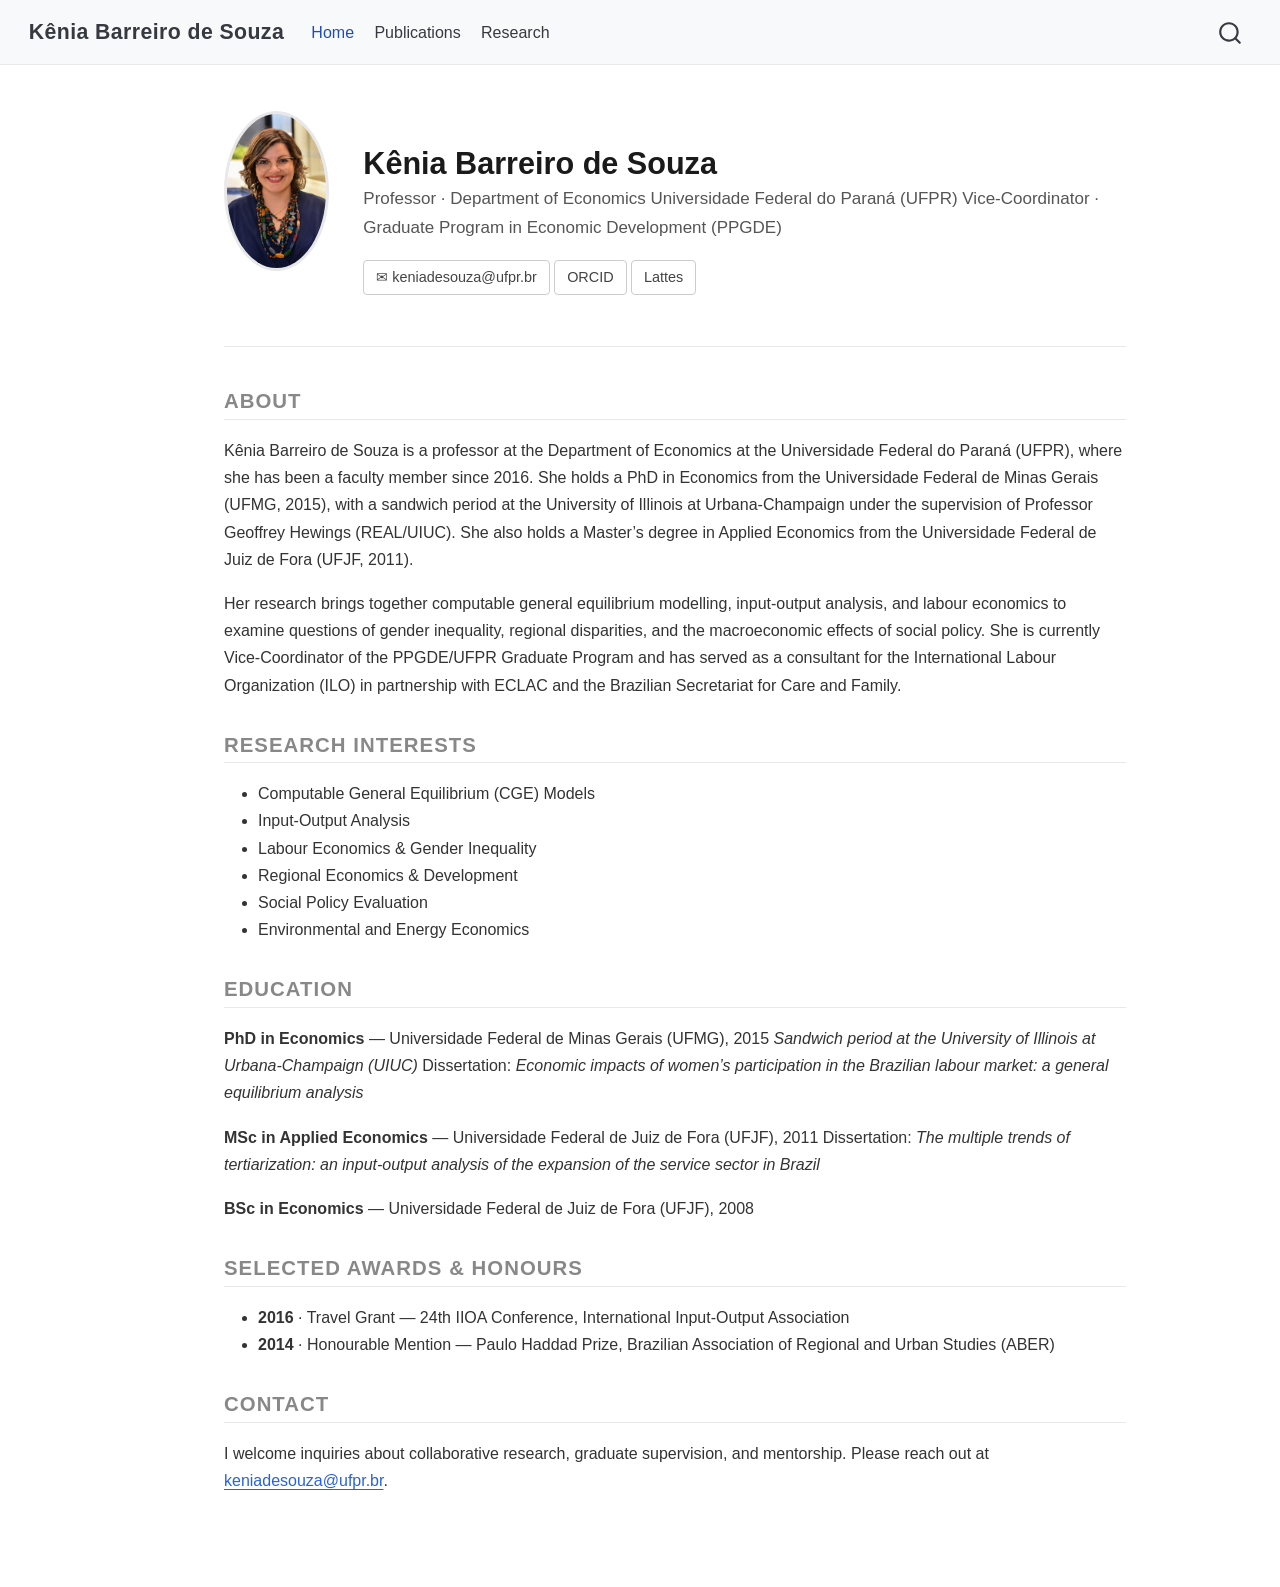
==== index.html @ eddc6c9a "deploy: 3007de7e097e2d0576fde72be17da15c8e65672b" ====
<!DOCTYPE html>
<html xmlns="http://www.w3.org/1999/xhtml" lang="en" xml:lang="en"><head>

<meta charset="utf-8">
<meta name="generator" content="quarto-1.10.18">

<meta name="viewport" content="width=device-width, initial-scale=1.0, user-scalable=yes">


<title>Kênia Barreiro de Souza</title>
<style>
/* Default styles provided by pandoc.
** See https://pandoc.org/MANUAL.html#variables-for-html for config info.
*/
span.smallcaps{font-variant: small-caps;}
div.columns{display: flex; gap: 1.5em;}
div.column{flex: auto;}
@media screen {
div.columns{gap: min(4vw, 1.5em);}
div.column{overflow-x: auto;}
}
div.hanging-indent{margin-left: 1.5em; text-indent: -1.5em;}
ul.task-list{list-style: none;}
ul.task-list li input[type="checkbox"] {
  width: 0.8em;
  margin: 0 0.8em 0.2em -1em; /* quarto-specific, see https://github.com/quarto-dev/quarto-cli/issues/4556 */ 
  vertical-align: middle;
}
</style>


<script src="site_libs/quarto-nav/quarto-nav.js"></script>
<script src="site_libs/quarto-nav/headroom.min.js"></script>
<script src="site_libs/clipboard/clipboard.min.js"></script>
<script src="site_libs/quarto-search/autocomplete.umd.js"></script>
<script src="site_libs/quarto-search/fuse.min.js"></script>
<script src="site_libs/quarto-search/quarto-search.js"></script>
<meta name="quarto:offset" content="./">
<script src="site_libs/quarto-html/quarto.js" type="module"></script>
<script src="site_libs/quarto-html/tabsets/tabsets.js" type="module"></script>
<script src="site_libs/quarto-html/popper.min.js"></script>
<script src="site_libs/quarto-html/tippy.umd.min.js"></script>
<script src="site_libs/quarto-html/anchor.min.js"></script>
<link href="site_libs/quarto-html/tippy.css" rel="stylesheet">
<link href="site_libs/quarto-html/quarto-syntax-highlighting-64a204ab8560d761af7679ceaba22944.css" rel="stylesheet" id="quarto-text-highlighting-styles">
<script src="site_libs/bootstrap/bootstrap.min.js"></script>
<link href="site_libs/bootstrap/bootstrap-icons.css" rel="stylesheet">
<link href="site_libs/bootstrap/bootstrap-fca43b894ef27cb205baf888353d5e20.min.css" rel="stylesheet" append-hash="true" id="quarto-bootstrap" data-mode="light">
<script id="quarto-search-options" type="application/json">{
  "location": "navbar",
  "copy-button": false,
  "collapse-after": 3,
  "panel-placement": "end",
  "type": "overlay",
  "limit": 50,
  "keyboard-shortcut": [
    "f",
    "/",
    "s"
  ],
  "show-item-context": false,
  "language": {
    "search-no-results-text": "No results",
    "search-matching-documents-text": "matching documents",
    "search-copy-link-title": "Copy link to search",
    "search-hide-matches-text": "Hide additional matches",
    "search-more-match-text": "more match in this document",
    "search-more-matches-text": "more matches in this document",
    "search-clear-button-title": "Clear",
    "search-text-placeholder": "",
    "search-detached-cancel-button-title": "Cancel",
    "search-submit-button-title": "Submit",
    "search-label": "Search"
  }
}</script>


<link rel="stylesheet" href="styles.css">
</head>

<body class="nav-fixed fullcontent quarto-light">

<div id="quarto-search-results"></div>
  <header id="quarto-header" class="headroom fixed-top">
    <nav class="navbar navbar-expand-lg " data-bs-theme="dark">
      <div class="navbar-container container-fluid">
      <div class="navbar-brand-container mx-auto">
    <a class="navbar-brand" href="./index.html">
    <span class="navbar-title">Kênia Barreiro de Souza</span>
    </a>
  </div>
            <div id="quarto-search" class="" title="Search"></div>
          <button class="navbar-toggler" type="button" data-bs-toggle="collapse" data-bs-target="#navbarCollapse" aria-controls="navbarCollapse" role="menu" aria-expanded="false" aria-label="Toggle navigation" onclick="if (window.quartoToggleHeadroom) { window.quartoToggleHeadroom(); }">
  <span class="navbar-toggler-icon"></span>
</button>
          <div class="collapse navbar-collapse" id="navbarCollapse">
            <ul class="navbar-nav navbar-nav-scroll me-auto">
  <li class="nav-item">
    <a class="nav-link active" href="./index.html" aria-current="page"> 
<span class="menu-text">Home</span></a>
  </li>  
  <li class="nav-item">
    <a class="nav-link" href="./publications.html"> 
<span class="menu-text">Publications</span></a>
  </li>  
  <li class="nav-item">
    <a class="nav-link" href="./research.html"> 
<span class="menu-text">Research</span></a>
  </li>  
</ul>
          </div> <!-- /navcollapse -->
            <div class="quarto-navbar-tools">
</div>
      </div> <!-- /container-fluid -->
    </nav>
</header>
<!-- content -->
<div id="quarto-content" class="quarto-container page-columns page-rows-contents page-layout-article page-navbar">
<!-- sidebar -->
<!-- margin-sidebar -->
    
<!-- main -->
<main class="content" id="quarto-document-content"><header id="title-block-header" class="quarto-title-block"></header>




<div class="profile-block">
<p><img src="Gefam2025.jpeg" class="profile-photo img-fluid"></p>
<section id="kênia-barreiro-de-souza" class="level1 profile-info">
<h1>Kênia Barreiro de Souza</h1>
<div class="affiliation">
<p>Professor · Department of Economics Universidade Federal do Paraná (UFPR) Vice-Coordinator · Graduate Program in Economic Development (PPGDE)</p>
</div>
<div class="contact-links">
<p><a href="mailto:keniadesouza@ufpr.br">✉ keniadesouza@ufpr.br</a> <a href="https://orcid.org/0000-0002-6306-2044">ORCID</a> <a href="http://lattes.cnpq.br/2406392719606937">Lattes</a></p>
</div>
</section>
</div>
<section id="about" class="level2">
<h2 class="anchored" data-anchor-id="about">About</h2>
<p>Kênia Barreiro de Souza is a professor at the Department of Economics at the Universidade Federal do Paraná (UFPR), where she has been a faculty member since 2016. She holds a PhD in Economics from the Universidade Federal de Minas Gerais (UFMG, 2015), with a sandwich period at the University of Illinois at Urbana-Champaign under the supervision of Professor Geoffrey Hewings (REAL/UIUC). She also holds a Master’s degree in Applied Economics from the Universidade Federal de Juiz de Fora (UFJF, 2011).</p>
<p>Her research brings together computable general equilibrium modelling, input-output analysis, and labour economics to examine questions of gender inequality, regional disparities, and the macroeconomic effects of social policy. She is currently Vice-Coordinator of the PPGDE/UFPR Graduate Program and has served as a consultant for the International Labour Organization (ILO) in partnership with ECLAC and the Brazilian Secretariat for Care and Family.</p>
</section>
<section id="research-interests" class="level2">
<h2 class="anchored" data-anchor-id="research-interests">Research Interests</h2>
<div class="interests">
<ul>
<li>Computable General Equilibrium (CGE) Models</li>
<li>Input-Output Analysis</li>
<li>Labour Economics &amp; Gender Inequality</li>
<li>Regional Economics &amp; Development</li>
<li>Social Policy Evaluation</li>
<li>Environmental and Energy Economics</li>
</ul>
</div>
</section>
<section id="education" class="level2">
<h2 class="anchored" data-anchor-id="education">Education</h2>
<p><strong>PhD in Economics</strong> — Universidade Federal de Minas Gerais (UFMG), 2015 <em>Sandwich period at the University of Illinois at Urbana-Champaign (UIUC)</em> Dissertation: <em>Economic impacts of women’s participation in the Brazilian labour market: a general equilibrium analysis</em></p>
<p><strong>MSc in Applied Economics</strong> — Universidade Federal de Juiz de Fora (UFJF), 2011 Dissertation: <em>The multiple trends of tertiarization: an input-output analysis of the expansion of the service sector in Brazil</em></p>
<p><strong>BSc in Economics</strong> — Universidade Federal de Juiz de Fora (UFJF), 2008</p>
</section>
<section id="selected-awards-honours" class="level2">
<h2 class="anchored" data-anchor-id="selected-awards-honours">Selected Awards &amp; Honours</h2>
<ul>
<li><strong>2016</strong> · Travel Grant — 24th IIOA Conference, International Input-Output Association</li>
<li><strong>2014</strong> · Honourable Mention — Paulo Haddad Prize, Brazilian Association of Regional and Urban Studies (ABER)</li>
</ul>
</section>
<section id="contact" class="level2">
<h2 class="anchored" data-anchor-id="contact">Contact</h2>
<p>I welcome inquiries about collaborative research, graduate supervision, and mentorship. Please reach out at <a href="mailto:keniadesouza@ufpr.br">keniadesouza@ufpr.br</a>.</p>


</section>

</main> <!-- /main -->
<script id="quarto-html-after-body" type="application/javascript">
  window.document.addEventListener("DOMContentLoaded", function (event) {
    const icon = "";
    const anchorJS = new window.AnchorJS();
    anchorJS.options = {
      placement: 'right',
      icon: icon
    };
    anchorJS.add('.anchored');
    const isCodeAnnotation = (el) => {
      for (const clz of el.classList) {
        if (clz.startsWith('code-annotation-')) {                     
          return true;
        }
      }
      return false;
    }
    const onCopySuccess = function(e) {
      // button target
      const button = e.trigger;
      // don't keep focus
      button.blur();
      // flash "checked"
      button.classList.add('code-copy-button-checked');
      var currentTitle = button.getAttribute("title");
      button.setAttribute("title", "Copied!");
      let tooltip;
      if (window.bootstrap) {
        button.setAttribute("data-bs-toggle", "tooltip");
        button.setAttribute("data-bs-placement", "left");
        button.setAttribute("data-bs-title", "Copied!");
        tooltip = new bootstrap.Tooltip(button, 
          { trigger: "manual", 
            customClass: "code-copy-button-tooltip",
            offset: [0, -8]});
        tooltip.show();    
      }
      setTimeout(function() {
        if (tooltip) {
          tooltip.hide();
          button.removeAttribute("data-bs-title");
          button.removeAttribute("data-bs-toggle");
          button.removeAttribute("data-bs-placement");
        }
        button.setAttribute("title", currentTitle);
        button.classList.remove('code-copy-button-checked');
      }, 1000);
      // clear code selection
      e.clearSelection();
    }
    const getTextToCopy = function(trigger) {
      const outerScaffold = trigger.parentElement.cloneNode(true);
      const codeEl = outerScaffold.querySelector('code');
      for (const childEl of codeEl.children) {
        if (isCodeAnnotation(childEl)) {
          childEl.remove();
        }
      }
      return codeEl.innerText;
    }
    const clipboard = new window.ClipboardJS('.code-copy-button:not([data-in-quarto-modal])', {
      text: getTextToCopy
    });
    clipboard.on('success', onCopySuccess);
    if (window.document.getElementById('quarto-embedded-source-code-modal')) {
      const clipboardModal = new window.ClipboardJS('.code-copy-button[data-in-quarto-modal]', {
        text: getTextToCopy,
        container: window.document.getElementById('quarto-embedded-source-code-modal')
      });
      clipboardModal.on('success', onCopySuccess);
    }
      var localhostRegex = new RegExp(/^(?:http|https):\/\/localhost\:?[0-9]*\//);
      var mailtoRegex = new RegExp(/^mailto:/);
        var filterRegex = new RegExp('/' + window.location.host + '/');
      var isInternal = (href) => {
          return filterRegex.test(href) || localhostRegex.test(href) || mailtoRegex.test(href);
      }
      // Inspect non-navigation links and adorn them if external
     var links = window.document.querySelectorAll('a[href]:not(.nav-link):not(.navbar-brand):not(.toc-action):not(.sidebar-link):not(.sidebar-item-toggle):not(.pagination-link):not(.no-external):not([aria-hidden]):not(.dropdown-item):not(.quarto-navigation-tool):not(.about-link)');
      for (var i=0; i<links.length; i++) {
        const link = links[i];
        if (!isInternal(link.href)) {
          // undo the damage that might have been done by quarto-nav.js in the case of
          // links that we want to consider external
          if (link.dataset.originalHref !== undefined) {
            link.href = link.dataset.originalHref;
          }
        }
      }
    function tippyHover(el, contentFn, onTriggerFn, onUntriggerFn) {
      const config = {
        allowHTML: true,
        maxWidth: 500,
        delay: 100,
        arrow: false,
        appendTo: function(el) {
            return el.parentElement;
        },
        interactive: true,
        interactiveBorder: 10,
        theme: 'quarto',
        placement: 'bottom-start',
      };
      if (contentFn) {
        config.content = contentFn;
      }
      if (onTriggerFn) {
        config.onTrigger = onTriggerFn;
      }
      if (onUntriggerFn) {
        config.onUntrigger = onUntriggerFn;
      }
      window.tippy(el, config); 
    }
    const noterefs = window.document.querySelectorAll('a[role="doc-noteref"]');
    for (var i=0; i<noterefs.length; i++) {
      const ref = noterefs[i];
      tippyHover(ref, function() {
        // use id or data attribute instead here
        let href = ref.getAttribute('data-footnote-href') || ref.getAttribute('href');
        try { href = new URL(href).hash; } catch {}
        const id = href.replace(/^#\/?/, "");
        const note = window.document.getElementById(id);
        if (note) {
          return note.innerHTML;
        } else {
          return "";
        }
      });
    }
    const xrefs = window.document.querySelectorAll('a.quarto-xref');
    const processXRef = (id, note) => {
      // Strip column container classes
      const stripColumnClz = (el) => {
        el.classList.remove("page-full", "page-columns");
        if (el.children) {
          for (const child of el.children) {
            stripColumnClz(child);
          }
        }
      }
      stripColumnClz(note)
      if (id === null || id.startsWith('sec-')) {
        // Special case sections, only their first couple elements
        const container = document.createElement("div");
        if (note.children && note.children.length > 2) {
          container.appendChild(note.children[0].cloneNode(true));
          for (let i = 1; i < note.children.length; i++) {
            const child = note.children[i];
            if (child.tagName === "P" && child.innerText === "") {
              continue;
            } else {
              container.appendChild(child.cloneNode(true));
              break;
            }
          }
          if (window.Quarto?.typesetMath) {
            window.Quarto.typesetMath(container);
          }
          return container.innerHTML
        } else {
          if (window.Quarto?.typesetMath) {
            window.Quarto.typesetMath(note);
          }
          return note.innerHTML;
        }
      } else {
        // Remove any anchor links if they are present
        const anchorLink = note.querySelector('a.anchorjs-link');
        if (anchorLink) {
          anchorLink.remove();
        }
        if (window.Quarto?.typesetMath) {
          window.Quarto.typesetMath(note);
        }
        if (note.classList.contains("callout")) {
          return note.outerHTML;
        } else {
          return note.innerHTML;
        }
      }
    }
    for (var i=0; i<xrefs.length; i++) {
      const xref = xrefs[i];
      tippyHover(xref, undefined, function(instance) {
        instance.disable();
        let url = xref.getAttribute('href');
        let hash = undefined; 
        if (url.startsWith('#')) {
          hash = url;
        } else {
          try { hash = new URL(url).hash; } catch {}
        }
        if (hash) {
          const id = hash.replace(/^#\/?/, "");
          const note = window.document.getElementById(id);
          if (note !== null) {
            try {
              const html = processXRef(id, note.cloneNode(true));
              instance.setContent(html);
            } finally {
              instance.enable();
              instance.show();
            }
          } else {
            // See if we can fetch this
            fetch(url.split('#')[0])
            .then(res => res.text())
            .then(html => {
              const parser = new DOMParser();
              const htmlDoc = parser.parseFromString(html, "text/html");
              const note = htmlDoc.getElementById(id);
              if (note !== null) {
                const html = processXRef(id, note);
                instance.setContent(html);
              } 
            }).finally(() => {
              instance.enable();
              instance.show();
            });
          }
        } else {
          // See if we can fetch a full url (with no hash to target)
          // This is a special case and we should probably do some content thinning / targeting
          fetch(url)
          .then(res => res.text())
          .then(html => {
            const parser = new DOMParser();
            const htmlDoc = parser.parseFromString(html, "text/html");
            const note = htmlDoc.querySelector('main.content');
            if (note !== null) {
              // This should only happen for chapter cross references
              // (since there is no id in the URL)
              // remove the first header
              if (note.children.length > 0 && note.children[0].tagName === "HEADER") {
                note.children[0].remove();
              }
              const html = processXRef(null, note);
              instance.setContent(html);
            } 
          }).finally(() => {
            instance.enable();
            instance.show();
          });
        }
      }, function(instance) {
      });
    }
        let selectedAnnoteEl;
        const selectorForAnnotation = ( cell, annotation) => {
          let cellAttr = 'data-code-cell="' + cell + '"';
          let lineAttr = 'data-code-annotation="' +  annotation + '"';
          const selector = 'span[' + cellAttr + '][' + lineAttr + ']';
          return selector;
        }
        const selectCodeLines = (annoteEl) => {
          const doc = window.document;
          const targetCell = annoteEl.getAttribute("data-target-cell");
          const targetAnnotation = annoteEl.getAttribute("data-target-annotation");
          const annoteSpan = window.document.querySelector(selectorForAnnotation(targetCell, targetAnnotation));
          const lines = annoteSpan.getAttribute("data-code-lines").split(",");
          const lineIds = lines.map((line) => {
            return targetCell + "-" + line;
          })
          let top = null;
          let height = null;
          let parent = null;
          if (lineIds.length > 0) {
              //compute the position of the single el (top and bottom and make a div)
              const el = window.document.getElementById(lineIds[0]);
              top = el.offsetTop;
              height = el.offsetHeight;
              parent = el.parentElement.parentElement;
            if (lineIds.length > 1) {
              const lastEl = window.document.getElementById(lineIds[lineIds.length - 1]);
              const bottom = lastEl.offsetTop + lastEl.offsetHeight;
              height = bottom - top;
            }
            if (top !== null && height !== null && parent !== null) {
              // cook up a div (if necessary) and position it 
              let div = window.document.getElementById("code-annotation-line-highlight");
              if (div === null) {
                div = window.document.createElement("div");
                div.setAttribute("id", "code-annotation-line-highlight");
                div.style.position = 'absolute';
                parent.appendChild(div);
              }
              div.style.top = top - 2 + "px";
              div.style.height = height + 4 + "px";
              div.style.left = 0;
              let gutterDiv = window.document.getElementById("code-annotation-line-highlight-gutter");
              if (gutterDiv === null) {
                gutterDiv = window.document.createElement("div");
                gutterDiv.setAttribute("id", "code-annotation-line-highlight-gutter");
                gutterDiv.style.position = 'absolute';
                const codeCell = window.document.getElementById(targetCell);
                const gutter = codeCell.querySelector('.code-annotation-gutter');
                gutter.appendChild(gutterDiv);
              }
              gutterDiv.style.top = top - 2 + "px";
              gutterDiv.style.height = height + 4 + "px";
            }
            selectedAnnoteEl = annoteEl;
          }
        };
        const unselectCodeLines = () => {
          const elementsIds = ["code-annotation-line-highlight", "code-annotation-line-highlight-gutter"];
          elementsIds.forEach((elId) => {
            const div = window.document.getElementById(elId);
            if (div) {
              div.remove();
            }
          });
          selectedAnnoteEl = undefined;
        };
          // Handle positioning of the toggle
      window.addEventListener(
        "resize",
        throttle(() => {
          elRect = undefined;
          if (selectedAnnoteEl) {
            selectCodeLines(selectedAnnoteEl);
          }
        }, 10)
      );
      function throttle(fn, ms) {
      let throttle = false;
      let timer;
        return (...args) => {
          if(!throttle) { // first call gets through
              fn.apply(this, args);
              throttle = true;
          } else { // all the others get throttled
              if(timer) clearTimeout(timer); // cancel #2
              timer = setTimeout(() => {
                fn.apply(this, args);
                timer = throttle = false;
              }, ms);
          }
        };
      }
        // Attach click handler to the DT
        const annoteDls = window.document.querySelectorAll('dt[data-target-cell]');
        for (const annoteDlNode of annoteDls) {
          annoteDlNode.addEventListener('click', (event) => {
            const clickedEl = event.target;
            if (clickedEl !== selectedAnnoteEl) {
              unselectCodeLines();
              const activeEl = window.document.querySelector('dt[data-target-cell].code-annotation-active');
              if (activeEl) {
                activeEl.classList.remove('code-annotation-active');
              }
              selectCodeLines(clickedEl);
              clickedEl.classList.add('code-annotation-active');
            } else {
              // Unselect the line
              unselectCodeLines();
              clickedEl.classList.remove('code-annotation-active');
            }
          });
        }
    const findCites = (el) => {
      const parentEl = el.parentElement;
      if (parentEl) {
        const cites = parentEl.dataset.cites;
        if (cites) {
          return {
            el,
            cites: cites.split(' ')
          };
        } else {
          return findCites(el.parentElement)
        }
      } else {
        return undefined;
      }
    };
    var bibliorefs = window.document.querySelectorAll('a[role="doc-biblioref"]');
    for (var i=0; i<bibliorefs.length; i++) {
      const ref = bibliorefs[i];
      const citeInfo = findCites(ref);
      if (citeInfo) {
        tippyHover(citeInfo.el, function() {
          var popup = window.document.createElement('div');
          citeInfo.cites.forEach(function(cite) {
            var citeDiv = window.document.createElement('div');
            citeDiv.classList.add('hanging-indent');
            citeDiv.classList.add('csl-entry');
            var biblioDiv = window.document.getElementById('ref-' + cite);
            if (biblioDiv) {
              citeDiv.innerHTML = biblioDiv.innerHTML;
            }
            popup.appendChild(citeDiv);
          });
          return popup.innerHTML;
        });
      }
    }
  });
  </script>
</div> <!-- /content -->




</body></html>
---- site_libs/quarto-html/tippy.css ----
.tippy-box[data-animation=fade][data-state=hidden]{opacity:0}[data-tippy-root]{max-width:calc(100vw - 10px)}.tippy-box{position:relative;background-color:#333;color:#fff;border-radius:4px;font-size:14px;line-height:1.4;white-space:normal;outline:0;transition-property:transform,visibility,opacity}.tippy-box[data-placement^=top]>.tippy-arrow{bottom:0}.tippy-box[data-placement^=top]>.tippy-arrow:before{bottom:-7px;left:0;border-width:8px 8px 0;border-top-color:initial;transform-origin:center top}.tippy-box[data-placement^=bottom]>.tippy-arrow{top:0}.tippy-box[data-placement^=bottom]>.tippy-arrow:before{top:-7px;left:0;border-width:0 8px 8px;border-bottom-color:initial;transform-origin:center bottom}.tippy-box[data-placement^=left]>.tippy-arrow{right:0}.tippy-box[data-placement^=left]>.tippy-arrow:before{border-width:8px 0 8px 8px;border-left-color:initial;right:-7px;transform-origin:center left}.tippy-box[data-placement^=right]>.tippy-arrow{left:0}.tippy-box[data-placement^=right]>.tippy-arrow:before{left:-7px;border-width:8px 8px 8px 0;border-right-color:initial;transform-origin:center right}.tippy-box[data-inertia][data-state=visible]{transition-timing-function:cubic-bezier(.54,1.5,.38,1.11)}.tippy-arrow{width:16px;height:16px;color:#333}.tippy-arrow:before{content:"";position:absolute;border-color:transparent;border-style:solid}.tippy-content{position:relative;padding:5px 9px;z-index:1}
---- site_libs/quarto-html/quarto-syntax-highlighting-64a204ab8560d761af7679ceaba22944.css ----
/* quarto syntax highlight colors */
:root {
  --quarto-hl-ot-color: #003B4F;
  --quarto-hl-at-color: #657422;
  --quarto-hl-ss-color: #20794D;
  --quarto-hl-an-color: #5E5E5E;
  --quarto-hl-fu-color: #4758AB;
  --quarto-hl-st-color: #20794D;
  --quarto-hl-cf-color: #003B4F;
  --quarto-hl-op-color: #5E5E5E;
  --quarto-hl-er-color: #AD0000;
  --quarto-hl-bn-color: #AD0000;
  --quarto-hl-al-color: #AD0000;
  --quarto-hl-va-color: #111111;
  --quarto-hl-bu-color: inherit;
  --quarto-hl-ex-color: inherit;
  --quarto-hl-pp-color: #AD0000;
  --quarto-hl-in-color: #5E5E5E;
  --quarto-hl-vs-color: #20794D;
  --quarto-hl-wa-color: #5E5E5E;
  --quarto-hl-do-color: #5E5E5E;
  --quarto-hl-im-color: #00769E;
  --quarto-hl-ch-color: #20794D;
  --quarto-hl-dt-color: #AD0000;
  --quarto-hl-fl-color: #AD0000;
  --quarto-hl-co-color: #5E5E5E;
  --quarto-hl-cv-color: #5E5E5E;
  --quarto-hl-cn-color: #8f5902;
  --quarto-hl-sc-color: #5E5E5E;
  --quarto-hl-dv-color: #AD0000;
  --quarto-hl-kw-color: #003B4F;
}

/* other quarto variables */
:root {
  --quarto-font-monospace: SFMono-Regular, Menlo, Monaco, Consolas, "Liberation Mono", "Courier New", monospace;
}

/* syntax highlight based on Pandoc's rules */
pre > code.sourceCode > span {
  color: #003B4F;
}

code.sourceCode > span {
  color: #003B4F;
}

div.sourceCode,
div.sourceCode pre.sourceCode {
  color: #003B4F;
}

/* Normal */
code span {
  color: #003B4F;
}

/* Alert */
code span.al {
  color: #AD0000;
  font-style: inherit;
}

/* Annotation */
code span.an {
  color: #5E5E5E;
  font-style: inherit;
}

/* Attribute */
code span.at {
  color: #657422;
  font-style: inherit;
}

/* BaseN */
code span.bn {
  color: #AD0000;
  font-style: inherit;
}

/* BuiltIn */
code span.bu {
  font-style: inherit;
}

/* ControlFlow */
code span.cf {
  color: #003B4F;
  font-weight: bold;
  font-style: inherit;
}

/* Char */
code span.ch {
  color: #20794D;
  font-style: inherit;
}

/* Constant */
code span.cn {
  color: #8f5902;
  font-style: inherit;
}

/* Comment */
code span.co {
  color: #5E5E5E;
  font-style: inherit;
}

/* CommentVar */
code span.cv {
  color: #5E5E5E;
  font-style: italic;
}

/* Documentation */
code span.do {
  color: #5E5E5E;
  font-style: italic;
}

/* DataType */
code span.dt {
  color: #AD0000;
  font-style: inherit;
}

/* DecVal */
code span.dv {
  color: #AD0000;
  font-style: inherit;
}

/* Error */
code span.er {
  color: #AD0000;
  font-style: inherit;
}

/* Extension */
code span.ex {
  font-style: inherit;
}

/* Float */
code span.fl {
  color: #AD0000;
  font-style: inherit;
}

/* Function */
code span.fu {
  color: #4758AB;
  font-style: inherit;
}

/* Import */
code span.im {
  color: #00769E;
  font-style: inherit;
}

/* Information */
code span.in {
  color: #5E5E5E;
  font-style: inherit;
}

/* Keyword */
code span.kw {
  color: #003B4F;
  font-weight: bold;
  font-style: inherit;
}

/* Operator */
code span.op {
  color: #5E5E5E;
  font-style: inherit;
}

/* Other */
code span.ot {
  color: #003B4F;
  font-style: inherit;
}

/* Preprocessor */
code span.pp {
  color: #AD0000;
  font-style: inherit;
}

/* SpecialChar */
code span.sc {
  color: #5E5E5E;
  font-style: inherit;
}

/* SpecialString */
code span.ss {
  color: #20794D;
  font-style: inherit;
}

/* String */
code span.st {
  color: #20794D;
  font-style: inherit;
}

/* Variable */
code span.va {
  color: #111111;
  font-style: inherit;
}

/* VerbatimString */
code span.vs {
  color: #20794D;
  font-style: inherit;
}

/* Warning */
code span.wa {
  color: #5E5E5E;
  font-style: italic;
}

.prevent-inlining {
  content: "</";
}

/*# sourceMappingURL=9d8d5bb603a83b8298b89080a598c93b.css.map */
---- styles.css ----
/* ── General ── */
body {
  font-family: "Helvetica Neue", Helvetica, Arial, sans-serif;
  font-size: 16px;
  color: #333;
  line-height: 1.7;
}

/* ── Navbar ── */
.navbar {
  border-bottom: 1px solid #e8e8e8;
}

.navbar-brand {
  font-weight: 600;
  letter-spacing: 0.02em;
}


/* ── Profile block ── */
.profile-block {
  display: flex;
  align-items: flex-start;
  gap: 2rem;
  margin-bottom: 2.5rem;
  padding-bottom: 2rem;
  border-bottom: 1px solid #e8e8e8;
}

.profile-photo {
  width: 160px;
  height: 160px;
  object-fit: cover;
  border-radius: 50%;
  flex-shrink: 0;
  border: 3px solid #e8e8e8;
}

.profile-info h1 {
  font-size: 1.8rem;
  font-weight: 700;
  margin-bottom: 0.2rem;
  color: #1a1a1a;
}

.profile-info .affiliation {
  font-size: 1rem;
  color: #555;
  margin-bottom: 0.8rem;
}

/* ── Contact links ── */
.contact-links {
  display: flex;
  flex-wrap: wrap;
  gap: 0.5rem;
  margin-top: 0.6rem;
}

.contact-links a {
  display: inline-block;
  padding: 0.25rem 0.7rem;
  border: 1px solid #ccc;
  border-radius: 4px;
  font-size: 0.85rem;
  color: #444;
  text-decoration: none;
  transition: background 0.15s, border-color 0.15s;
}

.contact-links a:hover {
  background: #f5f5f5;
  border-color: #999;
  color: #111;
}

/* ── Section headings ── */
h2 {
  font-size: 1.2rem;
  font-weight: 700;
  text-transform: uppercase;
  letter-spacing: 0.05em;
  color: #888;
  border-bottom: 1px solid #e8e8e8;
  padding-bottom: 0.3rem;
  margin-top: 2rem;
  margin-bottom: 1rem;
}

h3 {
  font-size: 1rem;
  font-weight: 600;
  margin-bottom: 0.2rem;
}

/* ── Publications list ── */
.pub-entry {
  margin-bottom: 1.2rem;
  padding-bottom: 1.2rem;
  border-bottom: 1px solid #f0f0f0;
}

.pub-entry:last-child {
  border-bottom: none;
}

/* collapse paragraph margins inside pub entries */
.pub-entry p {
  margin: 0;
  line-height: 1.5;
}

.pub-year {
  display: block;
  font-size: 0.78rem;
  font-weight: 700;
  color: #aaa;
  text-transform: uppercase;
  letter-spacing: 0.05em;
  margin-bottom: 0.1rem;
}

.pub-title {
  display: block;
  font-weight: 600;
  font-size: 0.95rem;
  margin-bottom: 0.15rem;
}

.pub-authors {
  display: block;
  font-size: 0.88rem;
  color: #555;
  margin-bottom: 0.1rem;
}

.pub-journal {
  display: block;
  font-size: 0.88rem;
  font-style: italic;
  color: #777;
}

.pub-link {
  display: inline-block;
  margin-top: 0.25rem;
  font-size: 0.82rem;
  padding: 0.15rem 0.5rem;
  border: 1px solid #bbb;
  border-radius: 3px;
  color: #555;
  text-decoration: none;
}

.pub-link:hover {
  background: #f5f5f5;
  color: #222;
}

/* ── Research projects ── */
.project-entry {
  margin-bottom: 1.6rem;
  padding-bottom: 1.6rem;
  border-bottom: 1px solid #f0f0f0;
}

.project-entry:last-child {
  border-bottom: none;
}

.project-status {
  display: inline-block;
  font-size: 0.75rem;
  font-weight: 700;
  text-transform: uppercase;
  letter-spacing: 0.05em;
  padding: 0.15rem 0.5rem;
  border-radius: 3px;
  margin-bottom: 0.4rem;
}

.status-ongoing {
  background: #e8f5e9;
  color: #388e3c;
}

.status-completed {
  background: #f0f0f0;
  color: #757575;
}

/* ── Interests list ── */
ul.interests {
  list-style: none;
  padding: 0;
}

ul.interests li::before {
  content: "— ";
  color: #aaa;
}

/* ── Footer ── */
.nav-footer {
  border-top: 1px solid #e8e8e8;
  font-size: 0.85rem;
  color: #aaa;
}

/* ── Responsive ── */
@media (max-width: 600px) {
  .profile-block {
    flex-direction: column;
    align-items: center;
    text-align: center;
  }
  .contact-links {
    justify-content: center;
  }
}
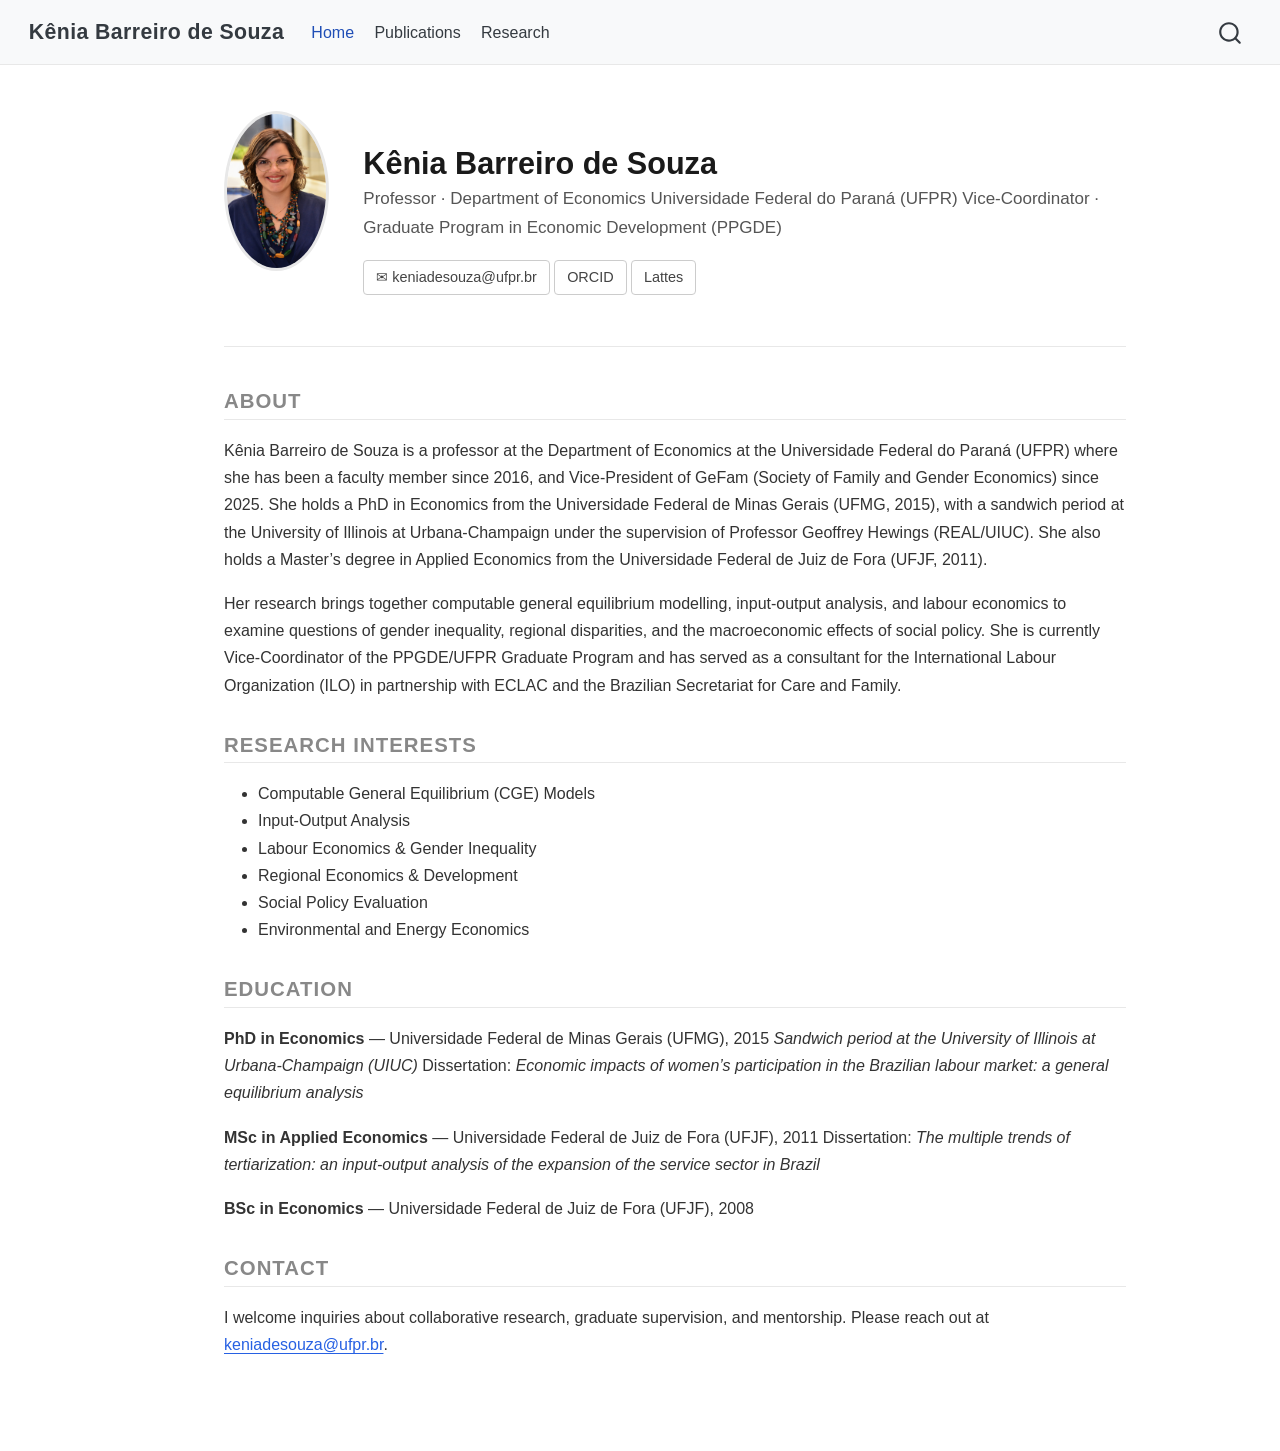
==== commit 837ec41c: "deploy: d74e5df8d3ff222a9f4e715d6901f3fb3057edbe" ====
--- a/index.html
+++ b/index.html
@@ -139,7 +139,7 @@
 </div>
 <section id="about" class="level2">
 <h2 class="anchored" data-anchor-id="about">About</h2>
-<p>Kênia Barreiro de Souza is a professor at the Department of Economics at the Universidade Federal do Paraná (UFPR), where she has been a faculty member since 2016. She holds a PhD in Economics from the Universidade Federal de Minas Gerais (UFMG, 2015), with a sandwich period at the University of Illinois at Urbana-Champaign under the supervision of Professor Geoffrey Hewings (REAL/UIUC). She also holds a Master’s degree in Applied Economics from the Universidade Federal de Juiz de Fora (UFJF, 2011).</p>
+<p>Kênia Barreiro de Souza is a professor at the Department of Economics at the Universidade Federal do Paraná (UFPR) where she has been a faculty member since 2016, and Vice-President of GeFam (Society of Family and Gender Economics) since 2025. She holds a PhD in Economics from the Universidade Federal de Minas Gerais (UFMG, 2015), with a sandwich period at the University of Illinois at Urbana-Champaign under the supervision of Professor Geoffrey Hewings (REAL/UIUC). She also holds a Master’s degree in Applied Economics from the Universidade Federal de Juiz de Fora (UFJF, 2011).</p>
 <p>Her research brings together computable general equilibrium modelling, input-output analysis, and labour economics to examine questions of gender inequality, regional disparities, and the macroeconomic effects of social policy. She is currently Vice-Coordinator of the PPGDE/UFPR Graduate Program and has served as a consultant for the International Labour Organization (ILO) in partnership with ECLAC and the Brazilian Secretariat for Care and Family.</p>
 </section>
 <section id="research-interests" class="level2">
@@ -160,13 +160,6 @@
 <p><strong>PhD in Economics</strong> — Universidade Federal de Minas Gerais (UFMG), 2015 <em>Sandwich period at the University of Illinois at Urbana-Champaign (UIUC)</em> Dissertation: <em>Economic impacts of women’s participation in the Brazilian labour market: a general equilibrium analysis</em></p>
 <p><strong>MSc in Applied Economics</strong> — Universidade Federal de Juiz de Fora (UFJF), 2011 Dissertation: <em>The multiple trends of tertiarization: an input-output analysis of the expansion of the service sector in Brazil</em></p>
 <p><strong>BSc in Economics</strong> — Universidade Federal de Juiz de Fora (UFJF), 2008</p>
-</section>
-<section id="selected-awards-honours" class="level2">
-<h2 class="anchored" data-anchor-id="selected-awards-honours">Selected Awards &amp; Honours</h2>
-<ul>
-<li><strong>2016</strong> · Travel Grant — 24th IIOA Conference, International Input-Output Association</li>
-<li><strong>2014</strong> · Honourable Mention — Paulo Haddad Prize, Brazilian Association of Regional and Urban Studies (ABER)</li>
-</ul>
 </section>
 <section id="contact" class="level2">
 <h2 class="anchored" data-anchor-id="contact">Contact</h2>
